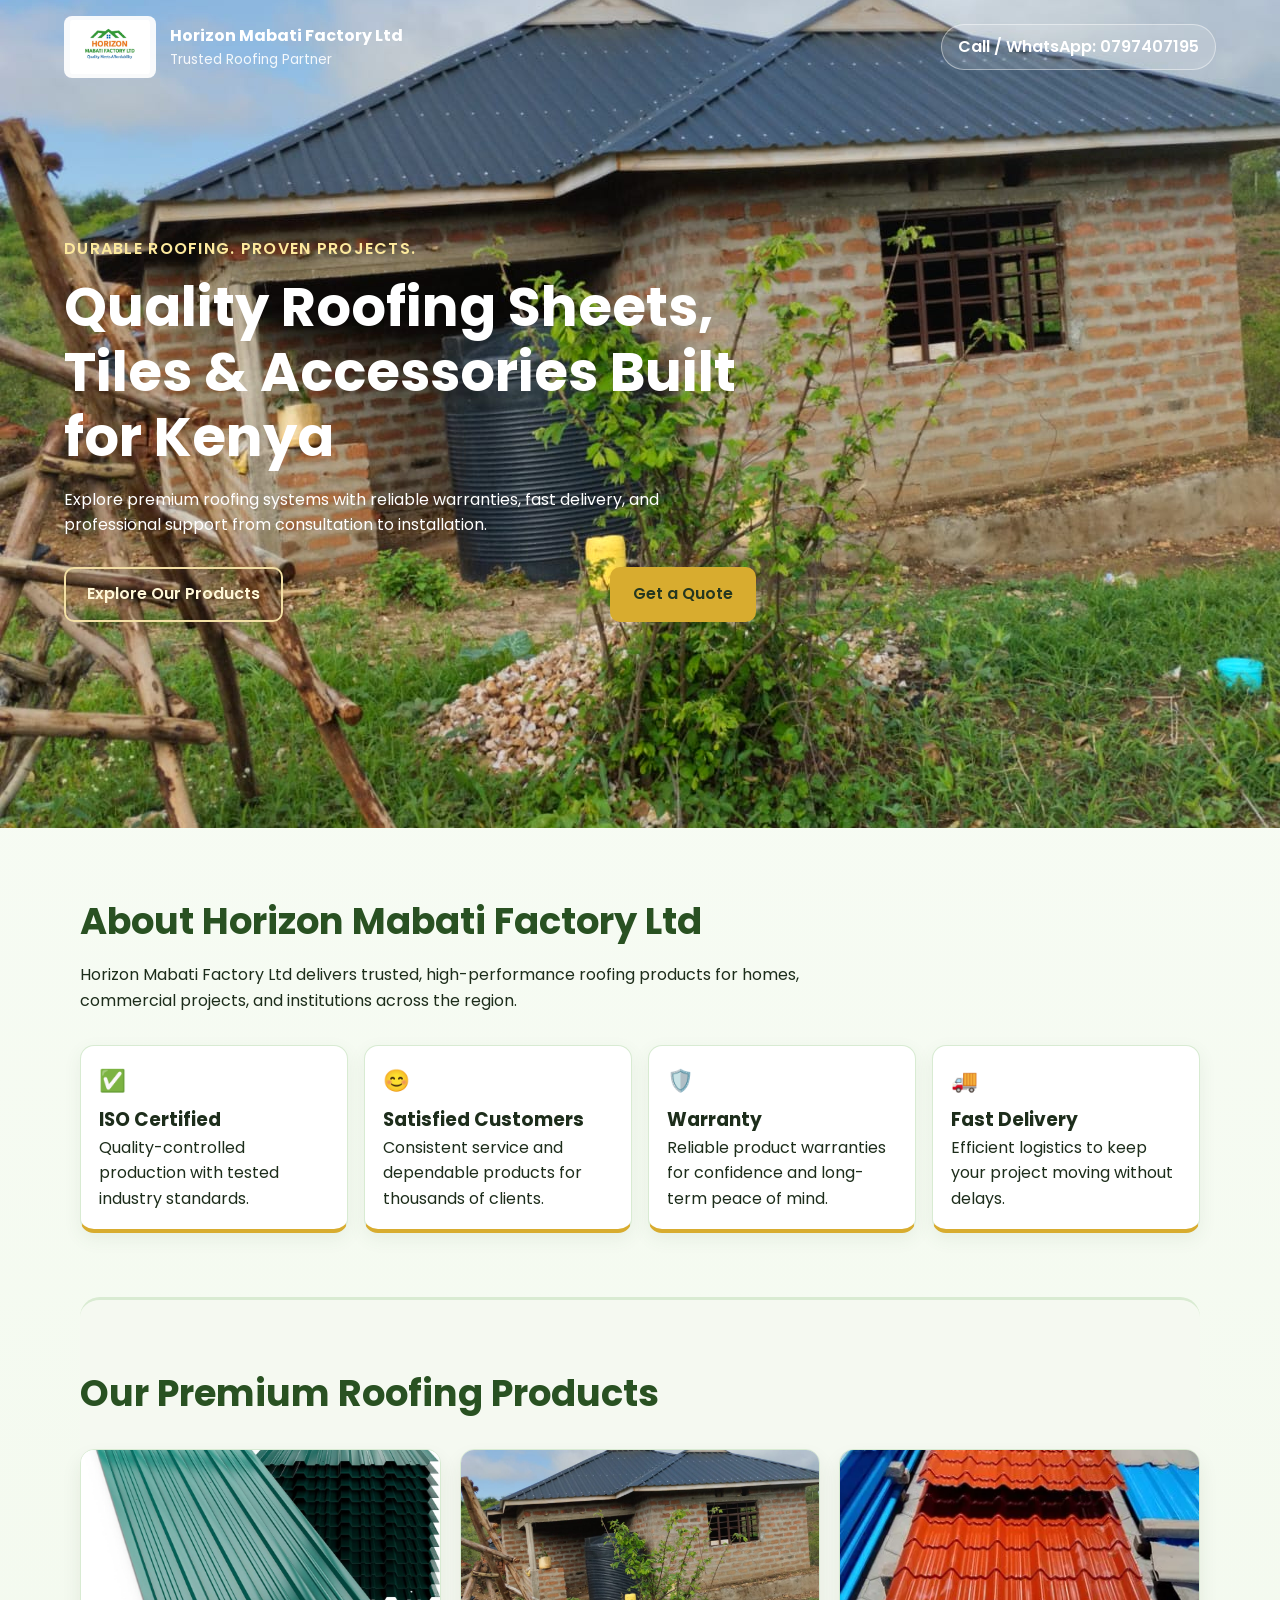
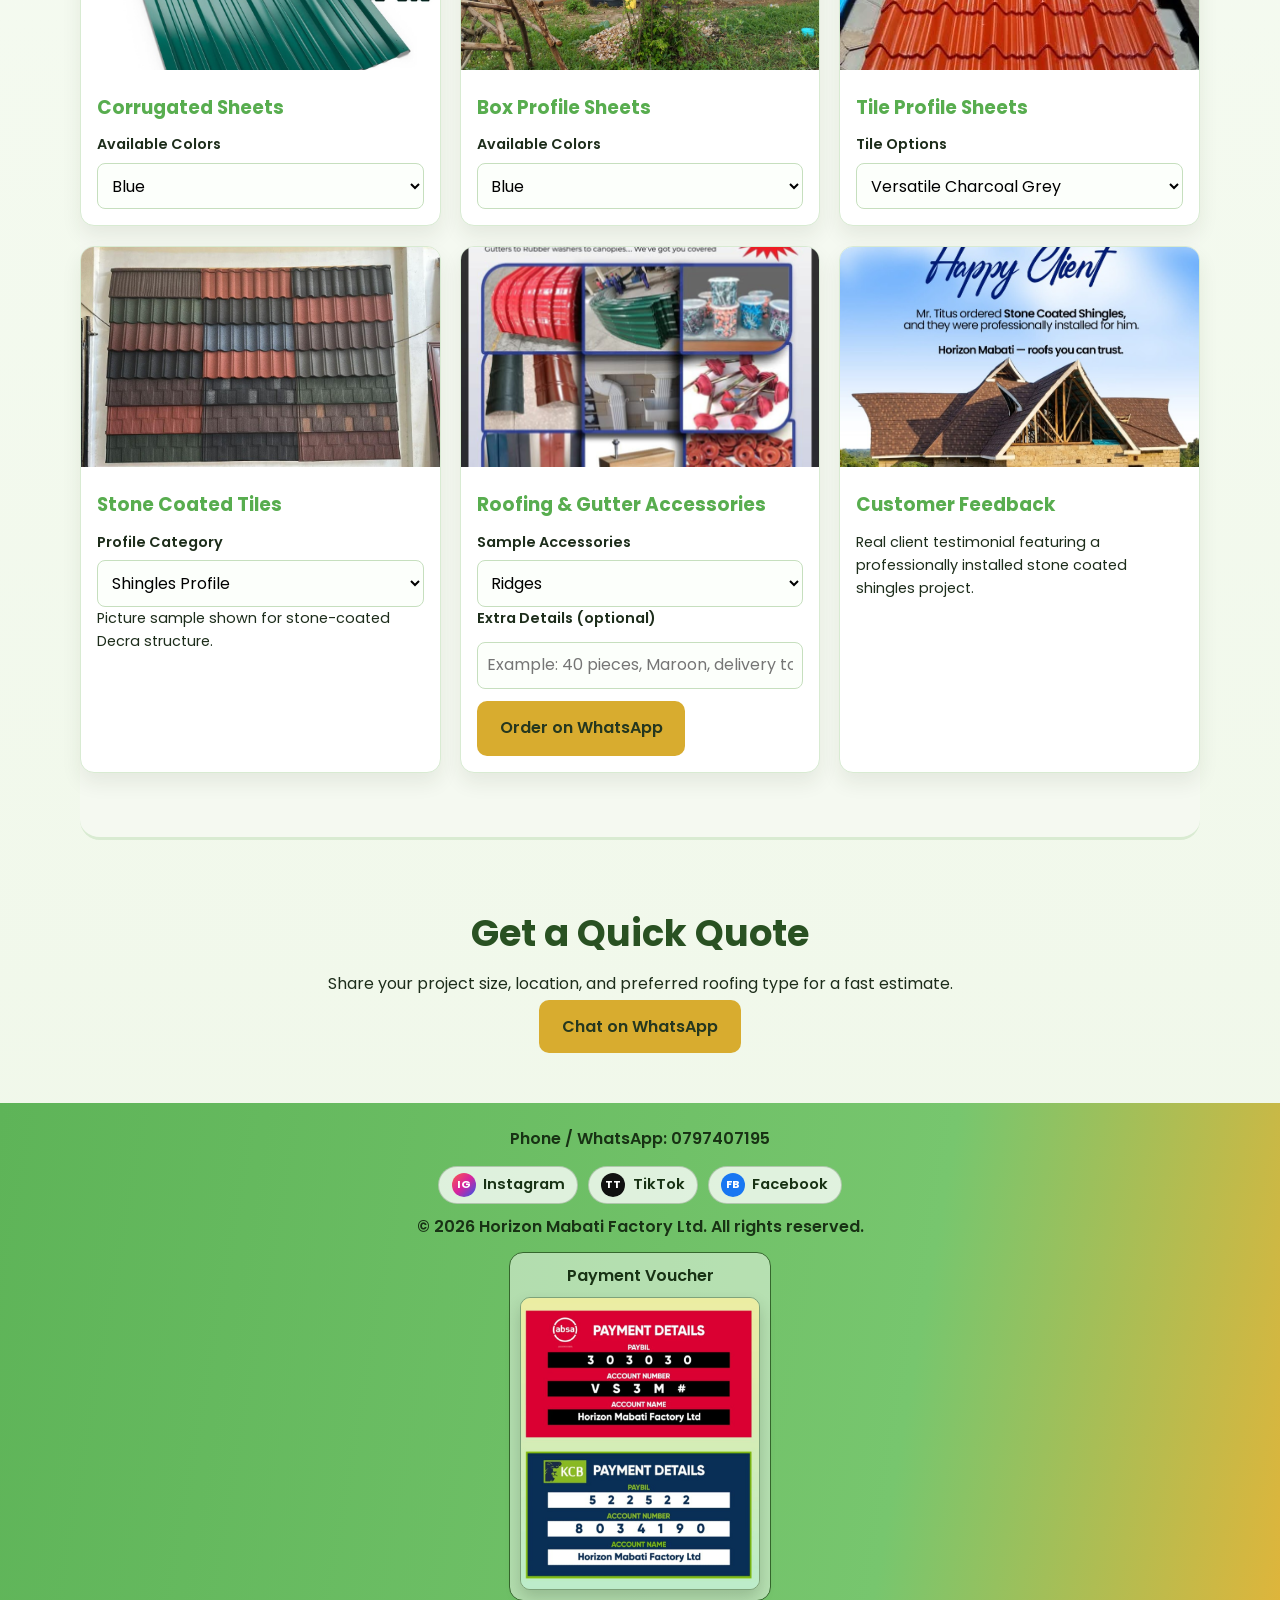
==== index.html @ 4a2bcffb "Build Horizon Mabati marketing website with branded product sections and WhatsApp lead flows. This a" ====
<!DOCTYPE html>
<html lang="en">
<head>
  <meta charset="UTF-8" />
  <meta name="viewport" content="width=device-width, initial-scale=1.0" />
  <title>Horizon Mabati Factory Ltd | Premium Roofing Solutions</title>
  <link rel="preconnect" href="https://fonts.googleapis.com" />
  <link rel="preconnect" href="https://fonts.gstatic.com" crossorigin />
  <link href="https://fonts.googleapis.com/css2?family=Poppins:wght@400;500;600;700;800&display=swap" rel="stylesheet" />
  <link rel="stylesheet" href="styles.css" />
</head>
<body>
  <header class="hero">
    <nav class="top-nav">
      <div class="brand">
        <img class="brand-logo" src="Images/logo.png" alt="Horizon Mabati Factory Ltd logo" />
        <div>
          <p class="brand-name">Horizon Mabati Factory Ltd</p>
          <p class="brand-sub">Trusted Roofing Partner</p>
        </div>
      </div>
      <a class="nav-contact" href="tel:0797407195">Call / WhatsApp: 0797407195</a>
    </nav>

    <div class="hero-overlay"></div>
    <img class="hero-bg" src="Images/WhatsApp Image 2026-04-28 at 14.27.50.jpeg" alt="Completed Horizon Mabati roofing project" />

    <div class="hero-content">
      <p class="eyebrow">Durable Roofing. Proven Projects.</p>
      <h1>Quality Roofing Sheets, Tiles & Accessories Built for Kenya</h1>
      <p>
        Explore premium roofing systems with reliable warranties, fast delivery, and professional support
        from consultation to installation.
      </p>
      <div class="hero-actions">
        <a class="btn btn-outline left" href="#products">Explore Our Products</a>
        <a class="btn btn-solid right" href="https://wa.me/254797407195?text=Hello%20Horizon%20Mabati%2C%20I%20would%20like%20to%20get%20a%20quote%20for%20roofing%20materials." target="_blank" rel="noreferrer">Get a Quote</a>
      </div>
    </div>
  </header>

  <main>
    <section class="about section-wrap" id="about">
      <h2>About Horizon Mabati Factory Ltd</h2>
      <p class="section-intro">
        Horizon Mabati Factory Ltd delivers trusted, high-performance roofing products for homes,
        commercial projects, and institutions across the region.
      </p>
      <div class="trust-grid">
        <article class="trust-card">
          <span class="icon">✅</span>
          <h3>ISO Certified</h3>
          <p>Quality-controlled production with tested industry standards.</p>
        </article>
        <article class="trust-card">
          <span class="icon">😊</span>
          <h3>Satisfied Customers</h3>
          <p>Consistent service and dependable products for thousands of clients.</p>
        </article>
        <article class="trust-card">
          <span class="icon">🛡️</span>
          <h3>Warranty</h3>
          <p>Reliable product warranties for confidence and long-term peace of mind.</p>
        </article>
        <article class="trust-card">
          <span class="icon">🚚</span>
          <h3>Fast Delivery</h3>
          <p>Efficient logistics to keep your project moving without delays.</p>
        </article>
      </div>
    </section>

    <section class="products section-wrap" id="products">
      <h2>Our Premium Roofing Products</h2>
      <div class="product-grid">
        <article class="product-card">
          <img src="Images/corrugated-iron-sheets.png" alt="Corrugated sheet roofing project" />
          <div class="product-body">
            <h3>Corrugated Sheets</h3>
            <label for="corrugated-colors">Available Colors</label>
            <select id="corrugated-colors">
              <option>Blue</option>
              <option>Red</option>
              <option>Maroon</option>
              <option>Charcoal Grey</option>
              <option>Green</option>
              <option>Coffee Brown</option>
            </select>
          </div>
        </article>

        <article class="product-card">
          <img src="Images/WhatsApp Image 2026-04-28 at 14.27.50.jpeg" alt="Box profile sheet roofing project" />
          <div class="product-body">
            <h3>Box Profile Sheets</h3>
            <label for="box-colors">Available Colors</label>
            <select id="box-colors">
              <option>Blue</option>
              <option>Green</option>
              <option>Maroon</option>
              <option>Charcoal Grey</option>
              <option>Red</option>
              <option>Coffee Brown</option>
              <option>Tile Red</option>
            </select>
          </div>
        </article>

        <article class="product-card">
          <img src="Images/tile-profile-sheet.png" alt="Tile profile roofing houses" />
          <div class="product-body">
            <h3>Tile Profile Sheets</h3>
            <label for="tile-options">Tile Options</label>
            <select id="tile-options">
              <option>Versatile Charcoal Grey</option>
              <option>Roman Tile Maroon</option>
              <option>European Coffee Brown</option>
              <option>Versatile Green</option>
              <option>Roman Tile Charcoal Grey</option>
              <option>Eurotile Maroon</option>
            </select>
          </div>
        </article>

        <article class="product-card">
          <img src="Images/stone-coated-house.png" alt="Stone coated Decra roof profile sample" />
          <div class="product-body">
            <h3>Stone Coated Tiles</h3>
            <label for="stone-profiles">Profile Category</label>
            <select id="stone-profiles">
              <option>Shingles Profile</option>
              <option>Classic Profile</option>
              <option>Milano Profile</option>
              <option>Shake Profile</option>
            </select>
            <p class="sample-note">Picture sample shown for stone-coated Decra structure.</p>
          </div>
        </article>

        <article class="product-card">
          <img src="Images/roofing-accessories.png" alt="Roofing accessories sample products" />
          <div class="product-body">
            <h3>Roofing &amp; Gutter Accessories</h3>
            <label for="roof-acc">Sample Accessories</label>
            <select id="roof-acc">
              <option>Ridges</option>
              <option>Roll Tops</option>
              <option>Roofing Nails</option>
              <option>Self-Tapping Screws</option>
              <option>Special Roofing Nails</option>
              <option>Badge Box</option>
              <option>Valley Cap</option>
            </select>
            <label for="acc-details">Extra Details (optional)</label>
            <input id="acc-details" type="text" placeholder="Example: 40 pieces, Maroon, delivery to Kisumu" />
            <a id="acc-whatsapp-link" class="btn btn-solid" href="https://wa.me/254797407195" target="_blank" rel="noreferrer">Order on WhatsApp</a>
          </div>
        </article>

        <article class="product-card">
          <img src="Images/customer-feedback.png" alt="Customer feedback and completed stone coated shingles project" />
          <div class="product-body">
            <h3>Customer Feedback</h3>
            <p class="sample-note">Real client testimonial featuring a professionally installed stone coated shingles project.</p>
          </div>
        </article>
      </div>
    </section>

    <section class="quote section-wrap" id="quote">
      <h2>Get a Quick Quote</h2>
      <p>Share your project size, location, and preferred roofing type for a fast estimate.</p>
      <a class="btn btn-solid" href="https://wa.me/254797407195" target="_blank" rel="noreferrer">Chat on WhatsApp</a>
    </section>
  </main>

  <footer>
    <p>Phone / WhatsApp: <a href="tel:0797407195">0797407195</a></p>
    <div class="social-links" aria-label="Social media links">
      <a class="social-btn instagram" href="https://www.instagram.com/ltdhorizonmabatifactory?igsh=aHVzbzZjaG04MTFh" target="_blank" rel="noreferrer" aria-label="Instagram">
        <span class="social-icon">IG</span>
        <span>Instagram</span>
      </a>
      <a class="social-btn tiktok" href="https://www.tiktok.com/@horizon.mabati?_r=1&_t=ZS-95rgqZzP1pE" target="_blank" rel="noreferrer" aria-label="TikTok">
        <span class="social-icon">TT</span>
        <span>TikTok</span>
      </a>
      <a class="social-btn facebook" href="https://www.facebook.com/HorizonMabatiFactoryLTD" target="_blank" rel="noreferrer" aria-label="Facebook">
        <span class="social-icon">FB</span>
        <span>Facebook</span>
      </a>
    </div>
    <p>&copy; 2026 Horizon Mabati Factory Ltd. All rights reserved.</p>
    <a class="voucher-link" href="Images/payment-voucher.png" target="_blank" rel="noreferrer" aria-label="Payment Voucher">
      <span>Payment Voucher</span>
      <img src="Images/payment-voucher.png" alt="Horizon Mabati payment voucher" />
    </a>
  </footer>

  <script src="script.js"></script>
</body>
</html>
---- styles.css ----
:root {
  --primary-green: #77c66e;
  --primary-green-strong: #58ad4f;
  --gold-accent: #d8ac2f;
  --gold-soft: #f3e0a5;
  --text-dark: #1d2d1b;
  --surface: #f5f9f1;
  --white: #ffffff;
  --shadow: 0 10px 30px rgba(20, 48, 15, 0.14);
}

* {
  box-sizing: border-box;
  margin: 0;
  padding: 0;
}

body {
  font-family: "Poppins", sans-serif;
  color: var(--text-dark);
  background: linear-gradient(180deg, #f9fdf7 0%, #eff7e8 100%);
  line-height: 1.6;
}

a {
  color: inherit;
  text-decoration: none;
}

.hero {
  position: relative;
  min-height: 92vh;
  display: flex;
  flex-direction: column;
  color: var(--white);
  overflow: hidden;
}

.hero-bg {
  position: absolute;
  inset: 0;
  width: 100%;
  height: 100%;
  object-fit: cover;
  filter: saturate(1.1);
}

.hero-overlay {
  position: absolute;
  inset: 0;
  background: linear-gradient(140deg, rgba(50, 98, 43, 0.72) 0%, rgba(40, 84, 34, 0.54) 55%, rgba(216, 172, 47, 0.45) 100%);
}

.top-nav,
.hero-content {
  position: relative;
  z-index: 2;
}

.top-nav {
  display: flex;
  justify-content: space-between;
  align-items: center;
  gap: 1rem;
  padding: 1rem 5vw;
}

.brand {
  display: flex;
  align-items: center;
  gap: 0.9rem;
}

.brand-logo {
  width: 92px;
  height: 62px;
  object-fit: contain;
  border-radius: 8px;
  background: rgba(255, 255, 255, 0.92);
  padding: 4px 6px;
}

.brand-name {
  font-weight: 700;
}

.brand-sub {
  font-size: 0.86rem;
  opacity: 0.9;
}

.nav-contact {
  background: rgba(255, 255, 255, 0.15);
  border: 1px solid rgba(255, 255, 255, 0.45);
  padding: 0.55rem 1rem;
  border-radius: 999px;
  font-weight: 600;
}

.hero-content {
  margin-top: auto;
  margin-bottom: auto;
  padding: 0 5vw 4rem;
  max-width: 820px;
}

.eyebrow {
  font-weight: 600;
  letter-spacing: 0.08em;
  color: #fce99d;
  text-transform: uppercase;
}

h1 {
  font-size: clamp(2rem, 5vw, 3.4rem);
  line-height: 1.2;
  margin: 0.8rem 0 1rem;
}

.hero-actions {
  margin-top: 1.8rem;
  display: flex;
  justify-content: space-between;
  gap: 1rem;
}

.btn {
  padding: 0.8rem 1.3rem;
  border-radius: 10px;
  font-weight: 600;
  border: 2px solid transparent;
  transition: transform 0.2s ease, box-shadow 0.2s ease;
}

.btn:hover {
  transform: translateY(-2px);
  box-shadow: var(--shadow);
}

.btn-solid {
  background: var(--gold-accent);
  color: #25371f;
}

.btn-outline {
  border-color: var(--gold-soft);
  color: #fff8d8;
  background: rgba(0, 0, 0, 0.12);
}

.section-wrap {
  width: min(1120px, 92%);
  margin: 0 auto;
  padding: 4rem 0;
}

h2 {
  font-size: clamp(1.6rem, 3vw, 2.3rem);
  color: #295122;
}

.section-intro {
  margin-top: 0.7rem;
  max-width: 760px;
}

.trust-grid {
  margin-top: 2rem;
  display: grid;
  grid-template-columns: repeat(auto-fit, minmax(220px, 1fr));
  gap: 1rem;
}

.trust-card {
  background: var(--white);
  border: 1px solid #d8ebd2;
  border-bottom: 4px solid var(--gold-accent);
  border-radius: 14px;
  padding: 1.1rem;
  box-shadow: 0 6px 18px rgba(68, 98, 63, 0.08);
}

.icon {
  font-size: 1.35rem;
}

.trust-card h3 {
  margin-top: 0.4rem;
}

.products {
  background: var(--surface);
  border-top: 3px solid #d9ebd2;
  border-bottom: 3px solid #d9ebd2;
  border-radius: 20px;
}

.product-grid {
  margin-top: 1.6rem;
  display: grid;
  grid-template-columns: repeat(auto-fit, minmax(280px, 1fr));
  gap: 1.2rem;
}

.product-card {
  background: var(--white);
  border-radius: 14px;
  overflow: hidden;
  border: 1px solid #d8ebd2;
  box-shadow: 0 10px 20px rgba(35, 56, 31, 0.08);
}

.product-card img {
  width: 100%;
  height: 220px;
  object-fit: cover;
}

.product-body {
  padding: 1rem;
}

.product-body h3 {
  margin-bottom: 0.65rem;
  color: var(--primary-green-strong);
}

label {
  display: block;
  font-size: 0.9rem;
  font-weight: 600;
  margin-bottom: 0.42rem;
}

select {
  width: 100%;
  border: 1px solid #c6dfbe;
  border-radius: 8px;
  padding: 0.6rem;
  font: inherit;
  background: #fcfffb;
}

input[type="text"] {
  width: 100%;
  border: 1px solid #c6dfbe;
  border-radius: 8px;
  padding: 0.6rem;
  font: inherit;
  background: #fcfffb;
  margin-top: 0.35rem;
}

.sample-note {
  margin-bottom: 0.55rem;
  font-size: 0.9rem;
}

#acc-whatsapp-link {
  display: inline-block;
  margin-top: 0.75rem;
}

.quote {
  text-align: center;
}

.quote p {
  margin: 0.5rem auto 1.1rem;
  max-width: 720px;
}

footer {
  background: linear-gradient(100deg, #5eb458 0%, #77c66e 70%, #dfb53b 100%);
  color: #183214;
  text-align: center;
  padding: 1.4rem 1rem;
  font-weight: 600;
}

.social-links {
  margin: 0.9rem auto 0.6rem;
  display: flex;
  flex-wrap: wrap;
  justify-content: center;
  gap: 0.6rem;
}

.social-btn {
  display: inline-flex;
  align-items: center;
  gap: 0.45rem;
  padding: 0.38rem 0.78rem;
  border-radius: 999px;
  background: rgba(255, 255, 255, 0.78);
  border: 1px solid rgba(37, 73, 31, 0.25);
  font-size: 0.92rem;
}

.social-icon {
  width: 24px;
  height: 24px;
  display: inline-flex;
  align-items: center;
  justify-content: center;
  border-radius: 50%;
  color: #fff;
  font-size: 0.68rem;
  font-weight: 700;
}

.instagram .social-icon {
  background: linear-gradient(135deg, #fd5949, #d6249f, #285aeb);
}

.tiktok .social-icon {
  background: #111111;
}

.facebook .social-icon {
  background: #1877f2;
}

.voucher-link {
  display: inline-flex;
  flex-direction: column;
  align-items: center;
  gap: 0.5rem;
  margin-top: 0.8rem;
  padding: 0.65rem;
  border: 1px solid #35672d;
  border-radius: 14px;
  background: rgba(255, 255, 255, 0.48);
}

.voucher-link img {
  width: min(240px, 78vw);
  border-radius: 10px;
  border: 1px solid rgba(24, 50, 20, 0.35);
  box-shadow: 0 8px 16px rgba(27, 43, 22, 0.2);
}

@media (max-width: 700px) {
  .top-nav {
    flex-direction: column;
    align-items: flex-start;
  }

  .hero-actions {
    flex-direction: column;
  }
}
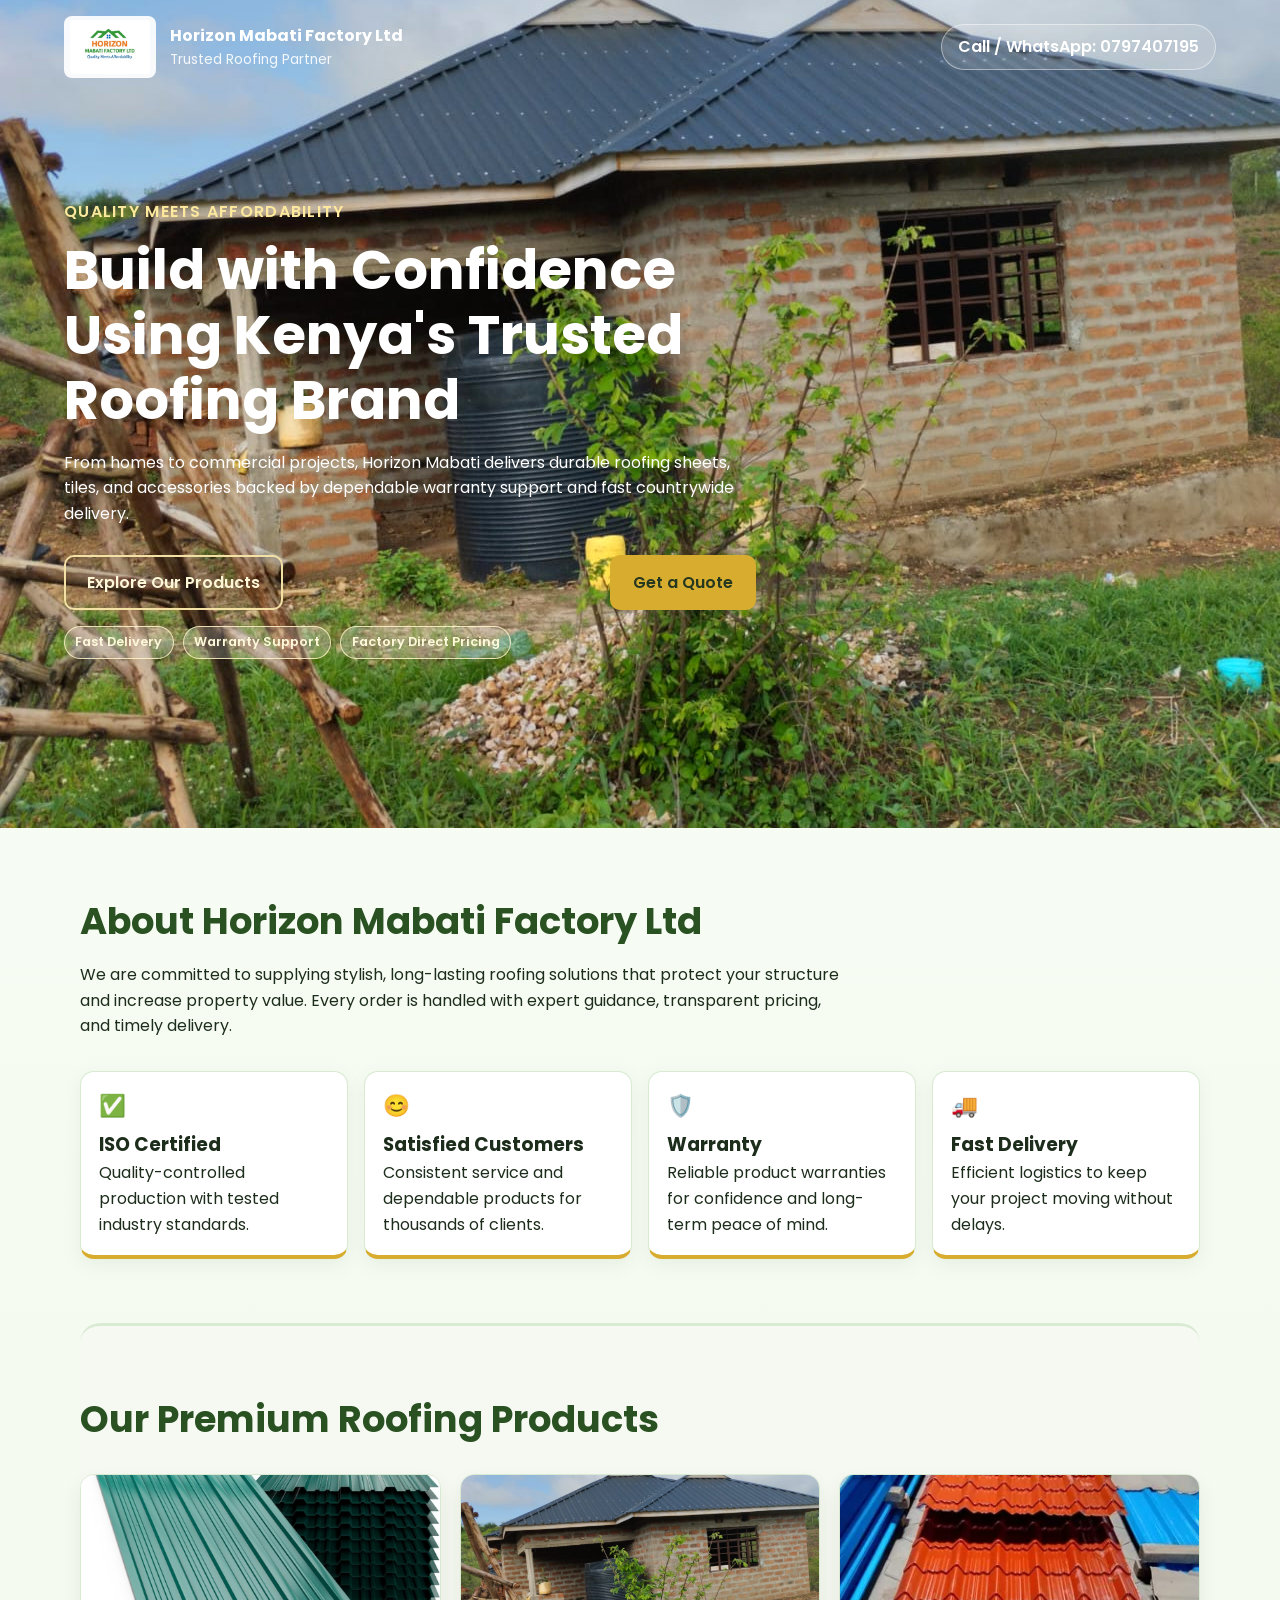
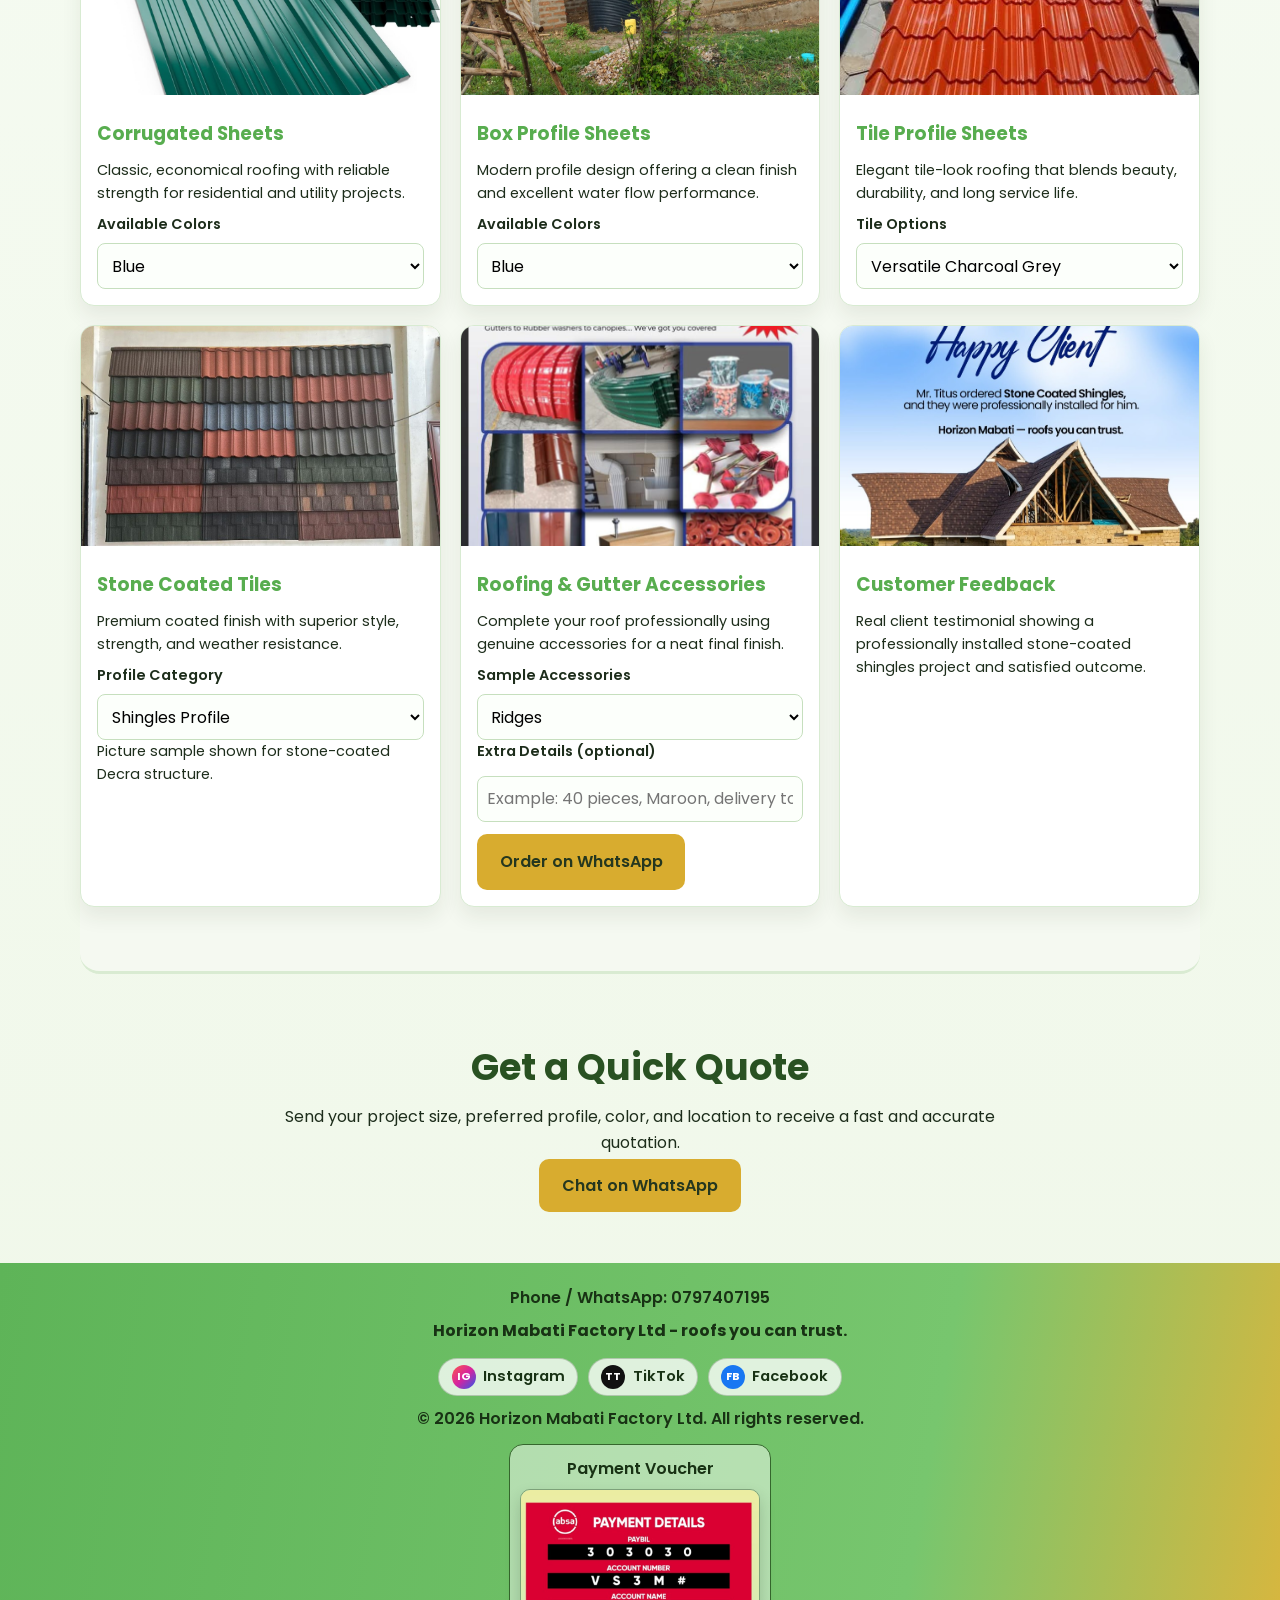
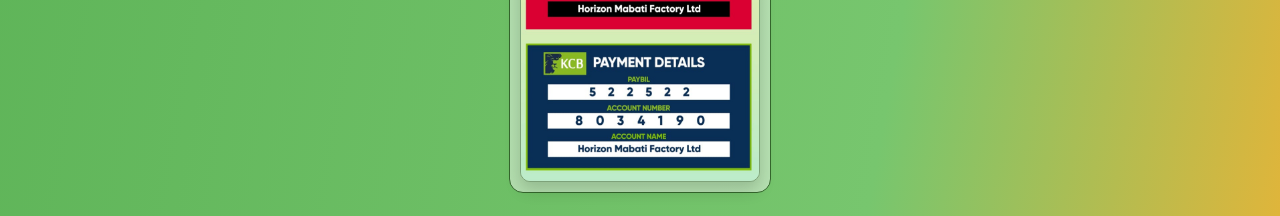
==== commit 358f5b2f: "Polish Horizon Mabati website copy and presentation for a more distinctive brand voice. This refines" ====
--- a/index.html
+++ b/index.html
@@ -26,16 +26,21 @@
     <img class="hero-bg" src="Images/WhatsApp Image 2026-04-28 at 14.27.50.jpeg" alt="Completed Horizon Mabati roofing project" />
 
     <div class="hero-content">
-      <p class="eyebrow">Durable Roofing. Proven Projects.</p>
-      <h1>Quality Roofing Sheets, Tiles & Accessories Built for Kenya</h1>
+      <p class="eyebrow">Quality Meets Affordability</p>
+      <h1>Build with Confidence Using Kenya's Trusted Roofing Brand</h1>
       <p>
-        Explore premium roofing systems with reliable warranties, fast delivery, and professional support
-        from consultation to installation.
+        From homes to commercial projects, Horizon Mabati delivers durable roofing sheets, tiles, and
+        accessories backed by dependable warranty support and fast countrywide delivery.
       </p>
       <div class="hero-actions">
         <a class="btn btn-outline left" href="#products">Explore Our Products</a>
         <a class="btn btn-solid right" href="https://wa.me/254797407195?text=Hello%20Horizon%20Mabati%2C%20I%20would%20like%20to%20get%20a%20quote%20for%20roofing%20materials." target="_blank" rel="noreferrer">Get a Quote</a>
       </div>
+      <div class="hero-highlights">
+        <span class="mini-badge">Fast Delivery</span>
+        <span class="mini-badge">Warranty Support</span>
+        <span class="mini-badge">Factory Direct Pricing</span>
+      </div>
     </div>
   </header>
 
@@ -43,8 +48,8 @@
     <section class="about section-wrap" id="about">
       <h2>About Horizon Mabati Factory Ltd</h2>
       <p class="section-intro">
-        Horizon Mabati Factory Ltd delivers trusted, high-performance roofing products for homes,
-        commercial projects, and institutions across the region.
+        We are committed to supplying stylish, long-lasting roofing solutions that protect your structure and
+        increase property value. Every order is handled with expert guidance, transparent pricing, and timely delivery.
       </p>
       <div class="trust-grid">
         <article class="trust-card">
@@ -77,6 +82,7 @@
           <img src="Images/corrugated-iron-sheets.png" alt="Corrugated sheet roofing project" />
           <div class="product-body">
             <h3>Corrugated Sheets</h3>
+            <p class="product-desc">Classic, economical roofing with reliable strength for residential and utility projects.</p>
             <label for="corrugated-colors">Available Colors</label>
             <select id="corrugated-colors">
               <option>Blue</option>
@@ -93,6 +99,7 @@
           <img src="Images/WhatsApp Image 2026-04-28 at 14.27.50.jpeg" alt="Box profile sheet roofing project" />
           <div class="product-body">
             <h3>Box Profile Sheets</h3>
+            <p class="product-desc">Modern profile design offering a clean finish and excellent water flow performance.</p>
             <label for="box-colors">Available Colors</label>
             <select id="box-colors">
               <option>Blue</option>
@@ -110,6 +117,7 @@
           <img src="Images/tile-profile-sheet.png" alt="Tile profile roofing houses" />
           <div class="product-body">
             <h3>Tile Profile Sheets</h3>
+            <p class="product-desc">Elegant tile-look roofing that blends beauty, durability, and long service life.</p>
             <label for="tile-options">Tile Options</label>
             <select id="tile-options">
               <option>Versatile Charcoal Grey</option>
@@ -126,6 +134,7 @@
           <img src="Images/stone-coated-house.png" alt="Stone coated Decra roof profile sample" />
           <div class="product-body">
             <h3>Stone Coated Tiles</h3>
+            <p class="product-desc">Premium coated finish with superior style, strength, and weather resistance.</p>
             <label for="stone-profiles">Profile Category</label>
             <select id="stone-profiles">
               <option>Shingles Profile</option>
@@ -141,6 +150,7 @@
           <img src="Images/roofing-accessories.png" alt="Roofing accessories sample products" />
           <div class="product-body">
             <h3>Roofing &amp; Gutter Accessories</h3>
+            <p class="product-desc">Complete your roof professionally using genuine accessories for a neat final finish.</p>
             <label for="roof-acc">Sample Accessories</label>
             <select id="roof-acc">
               <option>Ridges</option>
@@ -161,7 +171,7 @@
           <img src="Images/customer-feedback.png" alt="Customer feedback and completed stone coated shingles project" />
           <div class="product-body">
             <h3>Customer Feedback</h3>
-            <p class="sample-note">Real client testimonial featuring a professionally installed stone coated shingles project.</p>
+            <p class="sample-note">Real client testimonial showing a professionally installed stone-coated shingles project and satisfied outcome.</p>
           </div>
         </article>
       </div>
@@ -169,13 +179,14 @@
 
     <section class="quote section-wrap" id="quote">
       <h2>Get a Quick Quote</h2>
-      <p>Share your project size, location, and preferred roofing type for a fast estimate.</p>
+      <p>Send your project size, preferred profile, color, and location to receive a fast and accurate quotation.</p>
       <a class="btn btn-solid" href="https://wa.me/254797407195" target="_blank" rel="noreferrer">Chat on WhatsApp</a>
     </section>
   </main>
 
   <footer>
     <p>Phone / WhatsApp: <a href="tel:0797407195">0797407195</a></p>
+    <p class="footer-tagline">Horizon Mabati Factory Ltd - roofs you can trust.</p>
     <div class="social-links" aria-label="Social media links">
       <a class="social-btn instagram" href="https://www.instagram.com/ltdhorizonmabatifactory?igsh=aHVzbzZjaG04MTFh" target="_blank" rel="noreferrer" aria-label="Instagram">
         <span class="social-icon">IG</span>
--- a/styles.css
+++ b/styles.css
@@ -124,6 +124,24 @@
   gap: 1rem;
 }
 
+.hero-highlights {
+  margin-top: 1rem;
+  display: flex;
+  flex-wrap: wrap;
+  gap: 0.55rem;
+}
+
+.mini-badge {
+  display: inline-block;
+  background: rgba(255, 255, 255, 0.2);
+  border: 1px solid rgba(255, 245, 200, 0.85);
+  color: #fff9dc;
+  font-size: 0.8rem;
+  font-weight: 600;
+  padding: 0.3rem 0.65rem;
+  border-radius: 999px;
+}
+
 .btn {
   padding: 0.8rem 1.3rem;
   border-radius: 10px;
@@ -223,6 +241,11 @@
 .product-body h3 {
   margin-bottom: 0.65rem;
   color: var(--primary-green-strong);
+}
+
+.product-desc {
+  font-size: 0.9rem;
+  margin-bottom: 0.5rem;
 }
 
 label {
@@ -278,6 +301,11 @@
   font-weight: 600;
 }
 
+.footer-tagline {
+  margin-top: 0.45rem;
+  font-weight: 700;
+}
+
 .social-links {
   margin: 0.9rem auto 0.6rem;
   display: flex;
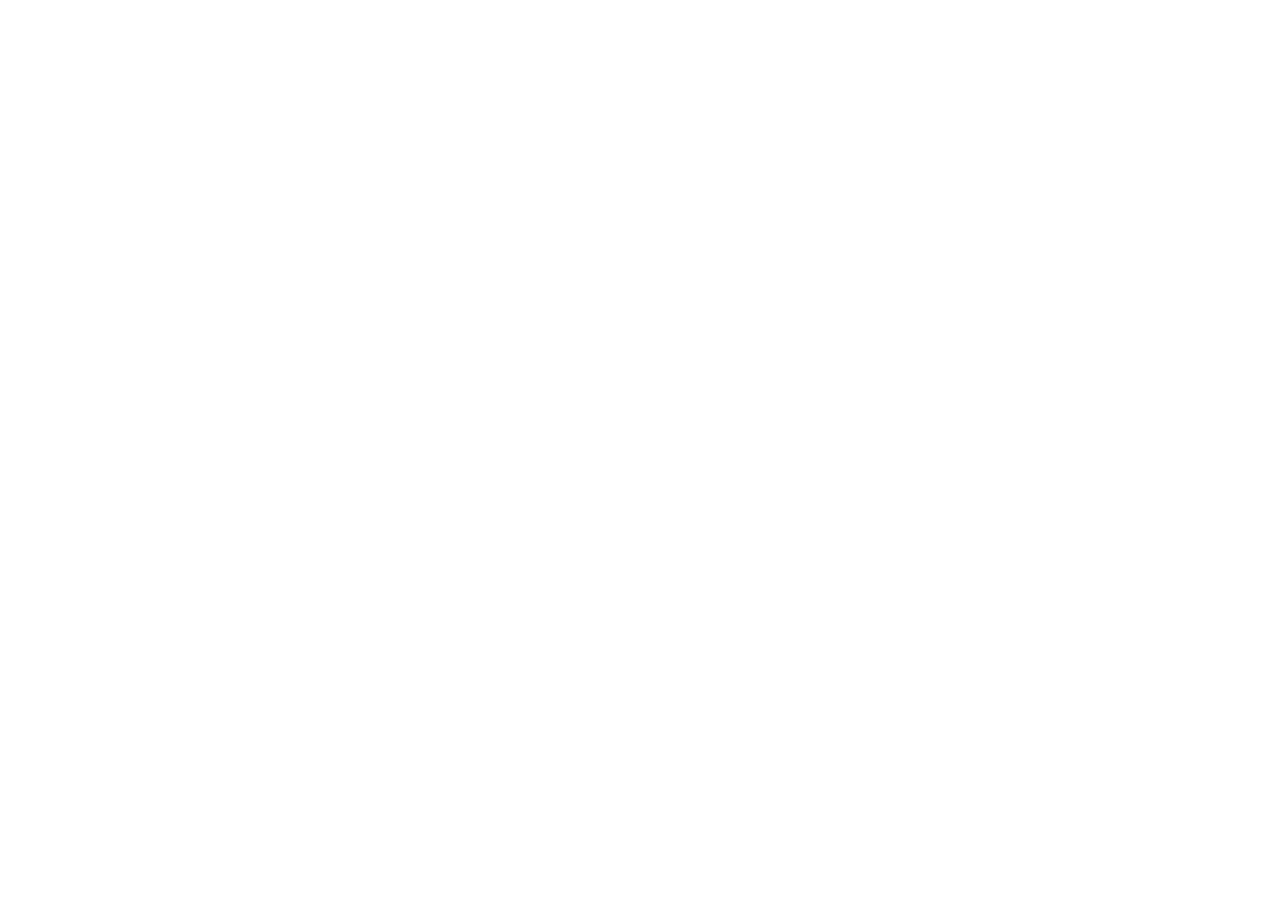
==== commit e972927f: "Update project with mobile-friendly dropdown and new structure" ====
--- a/index.html
+++ b/index.html
@@ -1,213 +1,16 @@
-<!DOCTYPE html>
-<html lang="en">
-<head>
-  <meta charset="UTF-8" />
-  <meta name="viewport" content="width=device-width, initial-scale=1.0" />
-  <title>Horizon Mabati Factory Ltd | Premium Roofing Solutions</title>
-  <link rel="preconnect" href="https://fonts.googleapis.com" />
-  <link rel="preconnect" href="https://fonts.gstatic.com" crossorigin />
-  <link href="https://fonts.googleapis.com/css2?family=Poppins:wght@400;500;600;700;800&display=swap" rel="stylesheet" />
-  <link rel="stylesheet" href="styles.css" />
-</head>
-<body>
-  <header class="hero">
-    <nav class="top-nav">
-      <div class="brand">
-        <img class="brand-logo" src="Images/logo.png" alt="Horizon Mabati Factory Ltd logo" />
-        <div>
-          <p class="brand-name">Horizon Mabati Factory Ltd</p>
-          <p class="brand-sub">Trusted Roofing Partner</p>
-        </div>
-      </div>
-      <a class="nav-contact" href="tel:0797407195">Call / WhatsApp: 0797407195</a>
-    </nav>
 
-    <div class="hero-overlay"></div>
-    <img class="hero-bg" src="Images/WhatsApp Image 2026-04-28 at 14.27.50.jpeg" alt="Completed Horizon Mabati roofing project" />
+  <!DOCTYPE html>
+  <html lang="en">
+    <head>
+      <meta charset="UTF-8" />
+      <meta name="viewport" content="width=device-width, initial-scale=1.0" />
+      <title>Horizon Mabati Factory Website</title>
+      <style>html, body { height: 100%; margin: 0; } #root { height: 100%; }</style>
+    </head>
 
-    <div class="hero-content">
-      <p class="eyebrow">Quality Meets Affordability</p>
-      <h1>Build with Confidence Using Kenya's Trusted Roofing Brand</h1>
-      <p>
-        From homes to commercial projects, Horizon Mabati delivers durable roofing sheets, tiles, and
-        accessories backed by dependable warranty support and fast countrywide delivery.
-      </p>
-      <div class="hero-actions">
-        <a class="btn btn-outline left" href="#products">Explore Our Products</a>
-        <a class="btn btn-solid right" href="https://wa.me/254797407195?text=Hello%20Horizon%20Mabati%2C%20I%20would%20like%20to%20get%20a%20quote%20for%20roofing%20materials." target="_blank" rel="noreferrer">Get a Quote</a>
-      </div>
-      <div class="hero-highlights">
-        <span class="mini-badge">Fast Delivery</span>
-        <span class="mini-badge">Warranty Support</span>
-        <span class="mini-badge">Factory Direct Pricing</span>
-      </div>
-    </div>
-  </header>
-
-  <main>
-    <section class="about section-wrap" id="about">
-      <h2>About Horizon Mabati Factory Ltd</h2>
-      <p class="section-intro">
-        We are committed to supplying stylish, long-lasting roofing solutions that protect your structure and
-        increase property value. Every order is handled with expert guidance, transparent pricing, and timely delivery.
-      </p>
-      <div class="trust-grid">
-        <article class="trust-card">
-          <span class="icon">✅</span>
-          <h3>ISO Certified</h3>
-          <p>Quality-controlled production with tested industry standards.</p>
-        </article>
-        <article class="trust-card">
-          <span class="icon">😊</span>
-          <h3>Satisfied Customers</h3>
-          <p>Consistent service and dependable products for thousands of clients.</p>
-        </article>
-        <article class="trust-card">
-          <span class="icon">🛡️</span>
-          <h3>Warranty</h3>
-          <p>Reliable product warranties for confidence and long-term peace of mind.</p>
-        </article>
-        <article class="trust-card">
-          <span class="icon">🚚</span>
-          <h3>Fast Delivery</h3>
-          <p>Efficient logistics to keep your project moving without delays.</p>
-        </article>
-      </div>
-    </section>
-
-    <section class="products section-wrap" id="products">
-      <h2>Our Premium Roofing Products</h2>
-      <div class="product-grid">
-        <article class="product-card">
-          <img src="Images/corrugated-iron-sheets.png" alt="Corrugated sheet roofing project" />
-          <div class="product-body">
-            <h3>Corrugated Sheets</h3>
-            <p class="product-desc">Classic, economical roofing with reliable strength for residential and utility projects.</p>
-            <label for="corrugated-colors">Available Colors</label>
-            <select id="corrugated-colors">
-              <option>Blue</option>
-              <option>Red</option>
-              <option>Maroon</option>
-              <option>Charcoal Grey</option>
-              <option>Green</option>
-              <option>Coffee Brown</option>
-            </select>
-          </div>
-        </article>
-
-        <article class="product-card">
-          <img src="Images/WhatsApp Image 2026-04-28 at 14.27.50.jpeg" alt="Box profile sheet roofing project" />
-          <div class="product-body">
-            <h3>Box Profile Sheets</h3>
-            <p class="product-desc">Modern profile design offering a clean finish and excellent water flow performance.</p>
-            <label for="box-colors">Available Colors</label>
-            <select id="box-colors">
-              <option>Blue</option>
-              <option>Green</option>
-              <option>Maroon</option>
-              <option>Charcoal Grey</option>
-              <option>Red</option>
-              <option>Coffee Brown</option>
-              <option>Tile Red</option>
-            </select>
-          </div>
-        </article>
-
-        <article class="product-card">
-          <img src="Images/tile-profile-sheet.png" alt="Tile profile roofing houses" />
-          <div class="product-body">
-            <h3>Tile Profile Sheets</h3>
-            <p class="product-desc">Elegant tile-look roofing that blends beauty, durability, and long service life.</p>
-            <label for="tile-options">Tile Options</label>
-            <select id="tile-options">
-              <option>Versatile Charcoal Grey</option>
-              <option>Roman Tile Maroon</option>
-              <option>European Coffee Brown</option>
-              <option>Versatile Green</option>
-              <option>Roman Tile Charcoal Grey</option>
-              <option>Eurotile Maroon</option>
-            </select>
-          </div>
-        </article>
-
-        <article class="product-card">
-          <img src="Images/stone-coated-house.png" alt="Stone coated Decra roof profile sample" />
-          <div class="product-body">
-            <h3>Stone Coated Tiles</h3>
-            <p class="product-desc">Premium coated finish with superior style, strength, and weather resistance.</p>
-            <label for="stone-profiles">Profile Category</label>
-            <select id="stone-profiles">
-              <option>Shingles Profile</option>
-              <option>Classic Profile</option>
-              <option>Milano Profile</option>
-              <option>Shake Profile</option>
-            </select>
-            <p class="sample-note">Picture sample shown for stone-coated Decra structure.</p>
-          </div>
-        </article>
-
-        <article class="product-card">
-          <img src="Images/roofing-accessories.png" alt="Roofing accessories sample products" />
-          <div class="product-body">
-            <h3>Roofing &amp; Gutter Accessories</h3>
-            <p class="product-desc">Complete your roof professionally using genuine accessories for a neat final finish.</p>
-            <label for="roof-acc">Sample Accessories</label>
-            <select id="roof-acc">
-              <option>Ridges</option>
-              <option>Roll Tops</option>
-              <option>Roofing Nails</option>
-              <option>Self-Tapping Screws</option>
-              <option>Special Roofing Nails</option>
-              <option>Badge Box</option>
-              <option>Valley Cap</option>
-            </select>
-            <label for="acc-details">Extra Details (optional)</label>
-            <input id="acc-details" type="text" placeholder="Example: 40 pieces, Maroon, delivery to Kisumu" />
-            <a id="acc-whatsapp-link" class="btn btn-solid" href="https://wa.me/254797407195" target="_blank" rel="noreferrer">Order on WhatsApp</a>
-          </div>
-        </article>
-
-        <article class="product-card">
-          <img src="Images/customer-feedback.png" alt="Customer feedback and completed stone coated shingles project" />
-          <div class="product-body">
-            <h3>Customer Feedback</h3>
-            <p class="sample-note">Real client testimonial showing a professionally installed stone-coated shingles project and satisfied outcome.</p>
-          </div>
-        </article>
-      </div>
-    </section>
-
-    <section class="quote section-wrap" id="quote">
-      <h2>Get a Quick Quote</h2>
-      <p>Send your project size, preferred profile, color, and location to receive a fast and accurate quotation.</p>
-      <a class="btn btn-solid" href="https://wa.me/254797407195" target="_blank" rel="noreferrer">Chat on WhatsApp</a>
-    </section>
-  </main>
-
-  <footer>
-    <p>Phone / WhatsApp: <a href="tel:0797407195">0797407195</a></p>
-    <p class="footer-tagline">Horizon Mabati Factory Ltd - roofs you can trust.</p>
-    <div class="social-links" aria-label="Social media links">
-      <a class="social-btn instagram" href="https://www.instagram.com/ltdhorizonmabatifactory?igsh=aHVzbzZjaG04MTFh" target="_blank" rel="noreferrer" aria-label="Instagram">
-        <span class="social-icon">IG</span>
-        <span>Instagram</span>
-      </a>
-      <a class="social-btn tiktok" href="https://www.tiktok.com/@horizon.mabati?_r=1&_t=ZS-95rgqZzP1pE" target="_blank" rel="noreferrer" aria-label="TikTok">
-        <span class="social-icon">TT</span>
-        <span>TikTok</span>
-      </a>
-      <a class="social-btn facebook" href="https://www.facebook.com/HorizonMabatiFactoryLTD" target="_blank" rel="noreferrer" aria-label="Facebook">
-        <span class="social-icon">FB</span>
-        <span>Facebook</span>
-      </a>
-    </div>
-    <p>&copy; 2026 Horizon Mabati Factory Ltd. All rights reserved.</p>
-    <a class="voucher-link" href="Images/payment-voucher.png" target="_blank" rel="noreferrer" aria-label="Payment Voucher">
-      <span>Payment Voucher</span>
-      <img src="Images/payment-voucher.png" alt="Horizon Mabati payment voucher" />
-    </a>
-  </footer>
-
-  <script src="script.js"></script>
-</body>
-</html>
+    <body>
+      <div id="root"></div>
+      <script type="module" src="/src/main.tsx"></script>
+    </body>
+  </html>
+  
